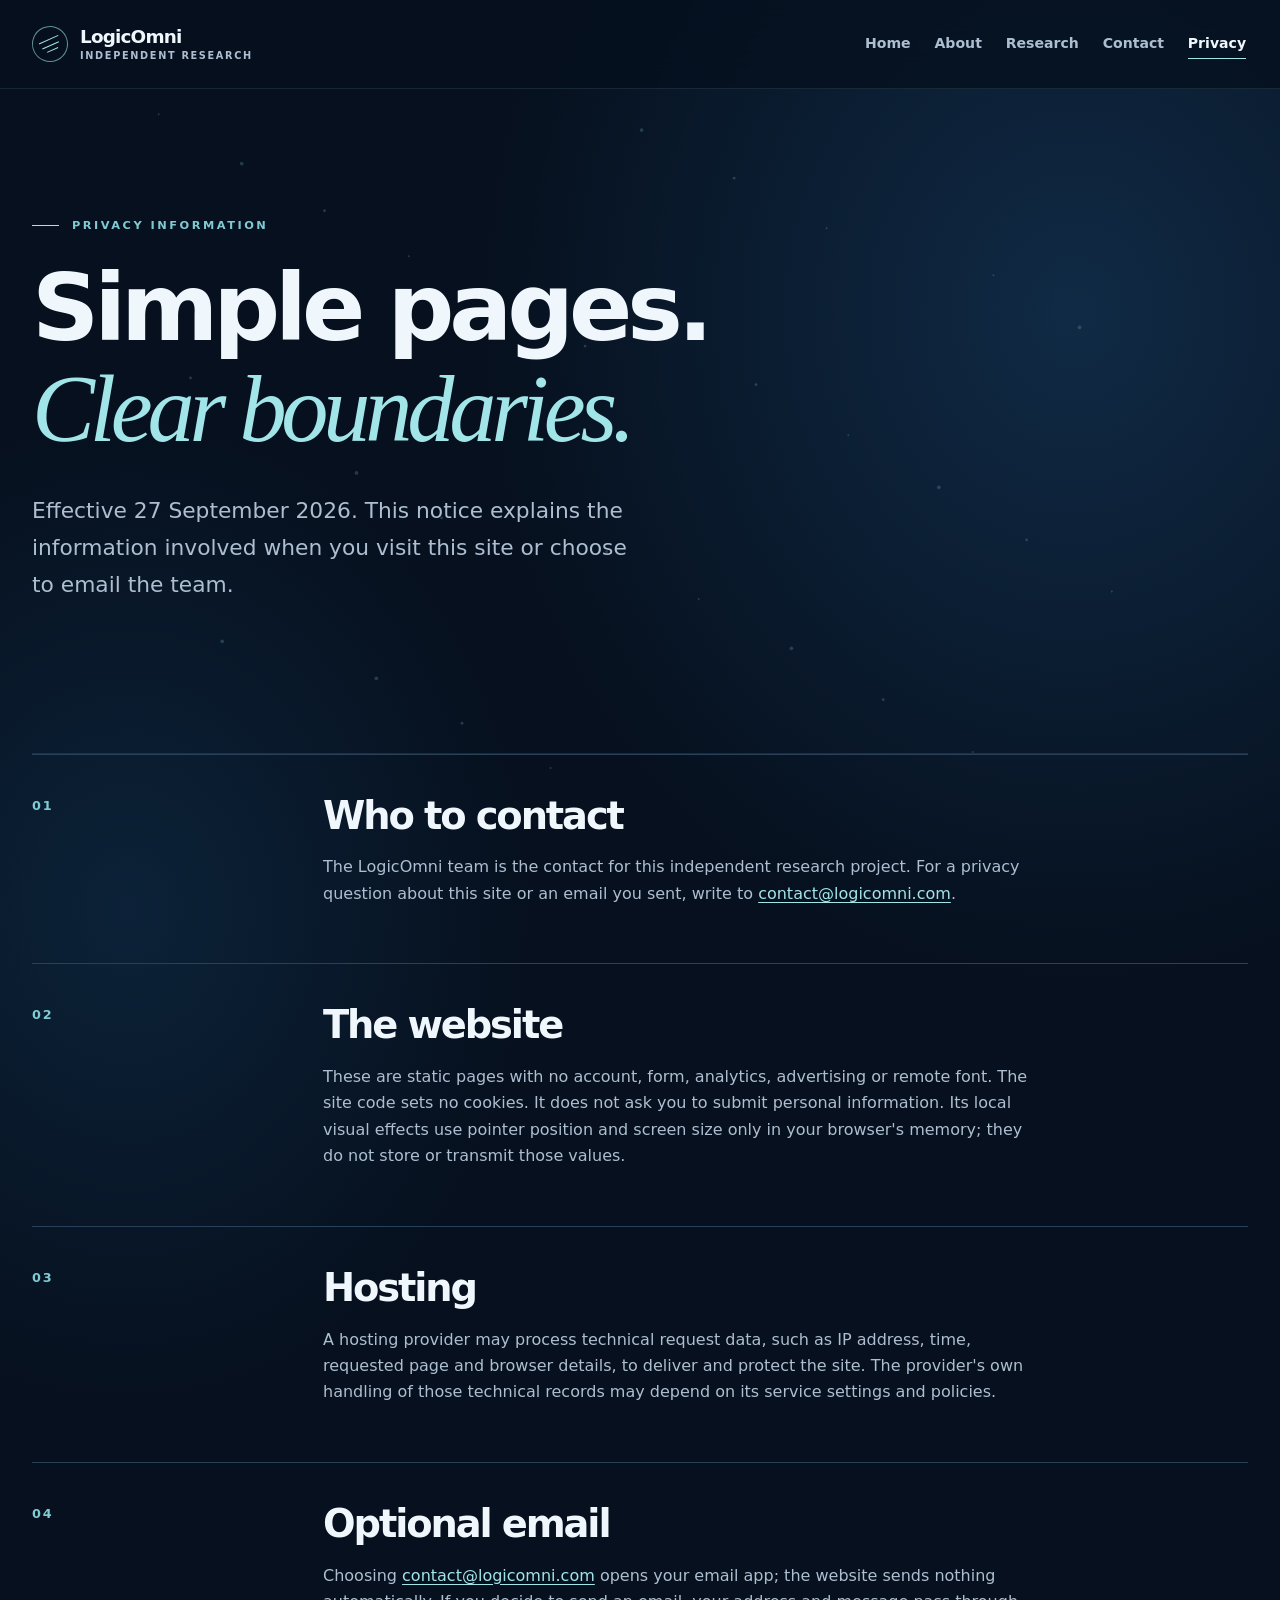
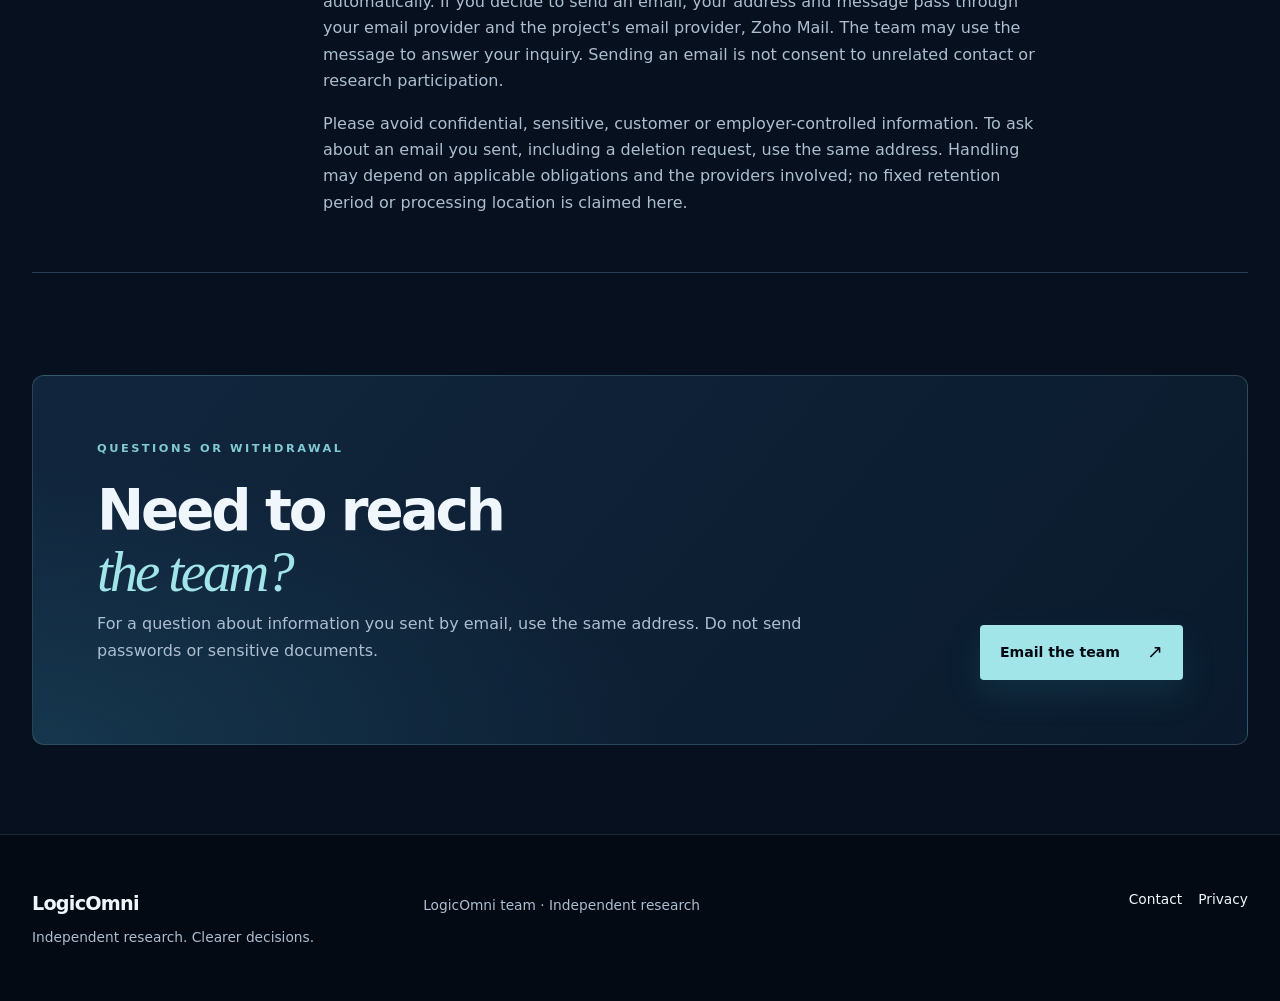
==== public/privacy.html @ 40f3ff96 "Publish isolated LogicOmni public site package" ====
<!doctype html>
<html lang="en">
<head>
  <meta charset="utf-8">
  <meta name="viewport" content="width=device-width, initial-scale=1">
  <meta name="description" content="How LogicOmni's static website and optional email contact handle information, in plain language.">
  <meta name="referrer" content="no-referrer">
  <title>Privacy information — LogicOmni</title>
  <link rel="canonical" href="https://logicomni.com/privacy.html">
  <meta property="og:type" content="website">
  <meta property="og:site_name" content="LogicOmni">
  <meta property="og:title" content="Privacy information — LogicOmni">
  <meta property="og:description" content="How LogicOmni's static website and optional email contact handle information, in plain language.">
  <meta property="og:url" content="https://logicomni.com/privacy.html">
  <meta name="twitter:card" content="summary">
  <meta name="twitter:title" content="Privacy information — LogicOmni">
  <meta name="twitter:description" content="How LogicOmni's static website and optional email contact handle information, in plain language.">
  <link rel="icon" type="image/svg+xml" href="favicon.svg">
  <link rel="stylesheet" href="styles.css">
  <script src="motion.js" defer></script>
</head>
<body>
  <canvas class="ambient-canvas" aria-hidden="true"></canvas>
  <a class="skip-link" href="#main">Skip to content</a>
  <header class="site-header"><div class="shell nav-shell"><a class="brand" href="index.html" aria-label="LogicOmni home"><span class="brand-mark" aria-hidden="true"><i></i><i></i><i></i></span><span class="brand-word">LogicOmni<small>Independent research</small></span></a><nav aria-label="Main navigation"><a href="index.html">Home</a><a href="about.html">About</a><a href="research.html">Research</a><a href="contact.html">Contact</a><a href="privacy.html" aria-current="page">Privacy</a></nav></div></header>
  <main id="main">
    <section class="page-hero shell reveal"><p class="eyebrow"><span class="eyebrow-line" aria-hidden="true"></span> Privacy information</p><h1>Simple pages.<br><em>Clear boundaries.</em></h1><p class="hero-lead">Effective 27 September 2026. This notice explains the information involved when you visit this site or choose to email the team.</p></section>
    <section class="section shell privacy-stack" aria-label="Privacy details"><article class="privacy-row reveal"><span class="privacy-number">01</span><div><h2>Who to contact</h2><p>The LogicOmni team is the contact for this independent research project. For a privacy question about this site or an email you sent, write to <a href="mailto:contact@logicomni.com">contact@logicomni.com</a>.</p></div></article><article class="privacy-row reveal"><span class="privacy-number">02</span><div><h2>The website</h2><p>These are static pages with no account, form, analytics, advertising or remote font. The site code sets no cookies. It does not ask you to submit personal information. Its local visual effects use pointer position and screen size only in your browser's memory; they do not store or transmit those values.</p></div></article><article class="privacy-row reveal"><span class="privacy-number">03</span><div><h2>Hosting</h2><p>A hosting provider may process technical request data, such as IP address, time, requested page and browser details, to deliver and protect the site. The provider's own handling of those technical records may depend on its service settings and policies.</p></div></article><article class="privacy-row reveal"><span class="privacy-number">04</span><div><h2>Optional email</h2><p>Choosing <a href="mailto:contact@logicomni.com">contact@logicomni.com</a> opens your email app; the website sends nothing automatically. If you decide to send an email, your address and message pass through your email provider and the project's email provider, Zoho Mail. The team may use the message to answer your inquiry. Sending an email is not consent to unrelated contact or research participation.</p><p>Please avoid confidential, sensitive, customer or employer-controlled information. To ask about an email you sent, including a deletion request, use the same address. Handling may depend on applicable obligations and the providers involved; no fixed retention period or processing location is claimed here.</p></div></article></section>
    <section class="closing shell reveal" aria-labelledby="privacy-contact-title"><div><p class="eyebrow">Questions or withdrawal</p><h2 id="privacy-contact-title">Need to reach<br><em>the team?</em></h2><p>For a question about information you sent by email, use the same address. Do not send passwords or sensitive documents.</p></div><a class="button button-primary" href="mailto:contact@logicomni.com">Email the team <span aria-hidden="true">↗</span></a></section>
  </main>
  <footer class="site-footer"><div class="shell footer-grid"><div><strong>LogicOmni</strong><p>Independent research. Clearer decisions.</p></div><div><p>LogicOmni team · Independent research</p></div><nav aria-label="Footer navigation"><a href="contact.html">Contact</a><a href="privacy.html">Privacy</a></nav></div></footer>
</body>
</html>
---- public/styles.css ----
:root {
  color-scheme: dark;
  --night: #06101e;
  --night-deep: #040a14;
  --surface: #0d1d31;
  --surface-strong: #12253b;
  --line: #284058;
  --ink: #f0f7fc;
  --muted: #adbed0;
  --cyan: #a1e5e9;
  --cyan-soft: #80cbd3;
  --focus: #d7f7fb;
}

*, *::before, *::after { box-sizing: border-box; }
html { scroll-behavior: smooth; }
body {
  margin: 0;
  min-width: 0;
  background: radial-gradient(ellipse 65% 36% at 84% 12%, #102a45 0%, transparent 72%),
              radial-gradient(ellipse 40% 24% at 10% 35%, #0c2238 0%, transparent 80%),
              var(--night);
  color: var(--ink);
  font: 400 1rem/1.65 system-ui, -apple-system, BlinkMacSystemFont, "Segoe UI", sans-serif;
  -webkit-font-smoothing: antialiased;
}
a { color: inherit; }
a:focus-visible { outline: 2px solid var(--focus); outline-offset: 5px; border-radius: .2rem; }
h1, h2, h3, p { margin-top: 0; }
h1, h2, h3 { letter-spacing: -.055em; line-height: 1.08; overflow-wrap: anywhere; }
h1 { font-size: clamp(3.1rem, 7.3vw, 7.7rem); font-weight: 580; }
h2 { font-size: clamp(2.2rem, 4.4vw, 4.2rem); font-weight: 550; }
h3 { font-size: clamp(1.35rem, 2vw, 1.7rem); font-weight: 590; }
em { color: var(--cyan); font: italic 400 1.01em/1 Georgia, "Times New Roman", serif; letter-spacing: -.055em; }
p { max-width: 70ch; }
.shell { width: min(100% - 3.5rem, 1216px); margin-inline: auto; }
.skip-link { position: fixed; top: -5rem; left: 1rem; z-index: 100; padding: .7rem 1rem; background: var(--cyan); color: var(--night-deep); font-weight: 700; }
.skip-link:focus { top: 1rem; }
.ambient-canvas { position: fixed; z-index: 0; inset: 0; width: 100%; height: 100%; pointer-events: none; opacity: .42; }
.site-header, main, .site-footer { position: relative; z-index: 1; }
.site-header { position: sticky; top: 0; z-index: 30; border-bottom: 1px solid rgba(161, 229, 233, .11); background: rgba(6, 16, 30, .77); -webkit-backdrop-filter: blur(18px); backdrop-filter: blur(18px); }
.nav-shell { min-height: 5.5rem; display: flex; align-items: center; justify-content: space-between; gap: 2rem; }
.brand { display: inline-flex; align-items: center; gap: .75rem; flex-shrink: 0; text-decoration: none; }
.brand-mark { position: relative; display: block; width: 2.25rem; height: 2.25rem; border: 1px solid rgba(161,229,233,.6); border-radius: 50%; transform: rotate(-24deg); }
.brand-mark i { position: absolute; display: block; height: 1px; background: var(--cyan); transform-origin: center; }
.brand-mark i:nth-child(1) { width: 1.35rem; top: .74rem; left: .42rem; }
.brand-mark i:nth-child(2) { width: 1.13rem; top: 1.1rem; left: .5rem; }
.brand-mark i:nth-child(3) { width: .72rem; top: 1.46rem; left: .7rem; }
.brand-word { display: block; font-size: 1.15rem; line-height: 1.06; font-weight: 740; letter-spacing: -.045em; }
.brand-word small { display: block; margin-top: .25rem; color: var(--muted); font-size: .61rem; font-weight: 660; letter-spacing: .17em; text-transform: uppercase; }
.site-header nav { display: flex; flex-wrap: wrap; align-items: center; justify-content: flex-end; gap: .2rem 1.25rem; }
.site-header nav a { position: relative; padding: .5rem .12rem; color: var(--muted); font-size: .88rem; font-weight: 560; text-decoration: none; transition: color .2s ease; }
.site-header nav a::after { content: ""; position: absolute; bottom: .32rem; left: .12rem; width: calc(100% - .24rem); height: 1px; background: var(--cyan); transform: scaleX(0); transform-origin: left; transition: transform .22s ease; }
.site-header nav a:hover, .site-header nav a[aria-current] { color: var(--ink); }
.site-header nav a:hover::after, .site-header nav a[aria-current]::after { transform: scaleX(1); }
.eyebrow { display: flex; align-items: center; gap: .8rem; margin-bottom: 1.5rem; color: var(--cyan-soft); font-size: .71rem; font-weight: 760; letter-spacing: .22em; line-height: 1.5; text-transform: uppercase; }
.eyebrow-line { width: 1.7rem; height: 1px; flex-shrink: 0; background: var(--cyan); }
.hero { min-height: min(840px, calc(100svh - 5.5rem)); display: grid; grid-template-columns: minmax(0, 1.16fr) minmax(0, .84fr); align-items: center; gap: clamp(2rem, 4vw, 5rem); padding-block: clamp(5rem, 9vw, 9rem); }
.hero h1 { margin-bottom: 2rem; max-width: 9ch; }
.hero-lead { max-width: 45ch; color: var(--muted); font-size: clamp(1.14rem, 1.7vw, 1.37rem); line-height: 1.7; }
.hero-actions { display: flex; flex-wrap: wrap; gap: .85rem; margin-top: 2.5rem; }
.button { display: inline-flex; align-items: center; justify-content: space-between; gap: 1.7rem; min-height: 3.25rem; padding: .7rem 1.2rem; border: 1px solid transparent; border-radius: .25rem; font-size: .88rem; font-weight: 710; text-decoration: none; transition: transform .22s ease, background .22s ease, border-color .22s ease, box-shadow .22s ease; }
.button:hover { transform: translateY(-3px); }
.button span { font-size: 1.17rem; font-weight: 500; transition: transform .22s ease; }
.button:hover span { transform: translate(2px, -2px); }
.button-primary { background: var(--cyan); color: var(--night-deep); box-shadow: 0 14px 34px rgba(49, 151, 167, .16); }
.button-primary:hover { background: #c7f4f5; box-shadow: 0 18px 38px rgba(49, 151, 167, .23); }
.button-quiet { border-color: var(--line); color: var(--ink); background: rgba(13,29,49,.4); }
.button-quiet:hover { border-color: var(--cyan-soft); background: rgba(20,49,73,.55); }
.hero-visual { position: relative; width: min(100%, 470px); aspect-ratio: 1; justify-self: center; display: grid; place-items: center; isolation: isolate; }
.hero-visual::before { content: ""; position: absolute; inset: 5%; border-radius: 50%; background: radial-gradient(circle, rgba(98,208,222,.2) 0%, rgba(42,123,169,.09) 38%, transparent 69%); filter: blur(15px); }
.orbit { position: absolute; border: 1px solid rgba(144,217,226,.18); border-radius: 50%; }
.orbit-one { width: 90%; height: 90%; transform: rotateX(68deg) rotate(-18deg); }
.orbit-two { width: 66%; height: 66%; transform: rotateY(55deg) rotate(27deg); border-color: rgba(144,217,226,.27); }
.orbit-three { width: 42%; height: 42%; border-color: rgba(144,217,226,.4); box-shadow: 0 0 45px rgba(81,188,206,.11); }
.orb-core { width: 16%; aspect-ratio: 1; border-radius: 50%; background: radial-gradient(circle at 35% 32%, #d4fbff, #76cbd9 35%, #174969 76%); box-shadow: 0 0 48px rgba(102,208,223,.48), 0 0 120px rgba(68,172,205,.21); }
.visual-caption { position: absolute; bottom: 2%; left: 0; width: 100%; color: var(--muted); font-size: .72rem; font-weight: 620; letter-spacing: .19em; text-align: center; text-transform: uppercase; }
.section { padding-block: clamp(5rem, 8vw, 9rem); border-top: 1px solid rgba(161,229,233,.12); }
.section-heading { margin-bottom: 3rem; }
.section-heading h2 { max-width: 16ch; margin-bottom: 1.2rem; }
.section-heading > p:last-child { color: var(--muted); font-size: 1.07rem; }
.card-grid { display: grid; grid-template-columns: repeat(3, minmax(0, 1fr)); gap: 1rem; }
.glass-card { position: relative; min-width: 0; min-height: 19rem; padding: clamp(1.5rem, 2.6vw, 2.2rem); overflow: hidden; border: 1px solid var(--line); border-radius: .55rem; background: linear-gradient(145deg, rgba(25,50,77,.54), rgba(11,27,45,.8)); box-shadow: 0 16px 55px rgba(0,0,0,.12); transition: transform .25s ease, border-color .25s ease, box-shadow .25s ease; }
.glass-card:hover { transform: translateY(-6px); border-color: rgba(161,229,233,.49); box-shadow: 0 28px 70px rgba(0,0,0,.25); }
.card-index { display: block; margin-bottom: 4rem; color: var(--cyan-soft); font-size: .69rem; font-weight: 760; letter-spacing: .19em; }
.glass-card h3 { max-width: 15ch; margin-bottom: .9rem; }
.glass-card p { color: var(--muted); margin-bottom: 1.2rem; }
.card-line { position: absolute; right: 2rem; bottom: 1.5rem; left: 2rem; height: 1px; background: linear-gradient(90deg, var(--cyan-soft), transparent); opacity: .5; }
.statement { padding-block: clamp(6rem, 10vw, 11rem); border-top: 1px solid rgba(161,229,233,.12); }
.statement h2 { max-width: 19ch; margin-bottom: 2rem; }
.statement > p:not(.eyebrow) { max-width: 58ch; color: var(--muted); font-size: 1.08rem; }
.inline-arrow { display: inline-flex; gap: .8rem; align-items: center; margin-top: .5rem; padding-bottom: .32rem; border-bottom: 1px solid var(--cyan-soft); color: var(--cyan); font-size: .9rem; font-weight: 660; text-decoration: none; transition: gap .2s ease, color .2s ease; }
.inline-arrow:hover { gap: 1.2rem; color: var(--ink); }
.closing { display: flex; align-items: end; justify-content: space-between; gap: 2rem; margin-bottom: clamp(4rem, 7vw, 7rem); padding: clamp(2rem, 5vw, 5rem); border: 1px solid rgba(161,229,233,.2); border-radius: .75rem; background: radial-gradient(ellipse 65% 95% at 0% 100%, rgba(42,122,147,.22), transparent 80%), linear-gradient(130deg, #11263d, #0a1a2c); }
.closing h2 { margin-bottom: .5rem; }
.closing p:not(.eyebrow) { color: var(--muted); }
.closing .button { flex-shrink: 0; }
.page-hero { padding-block: clamp(6rem, 10vw, 10rem); }
.page-hero h1 { max-width: 14ch; margin-bottom: 2rem; }
.two-column { display: grid; grid-template-columns: minmax(0,.85fr) minmax(0,1.15fr); gap: clamp(2rem, 7vw, 8rem); }
.two-column h2 { margin-bottom: .7rem; }
.section-intro { color: var(--cyan-soft); font-weight: 650; }
.prose p { color: var(--muted); font-size: 1.08rem; }
.prose p + p { margin-top: 1.7rem; }
.contact-layout { display: grid; grid-template-columns: minmax(0,1.15fr) minmax(0,.85fr); gap: clamp(2rem, 5vw, 5rem); align-items: start; }
.contact-panel { min-width: 0; padding: clamp(1.7rem, 4vw, 3.2rem); border: 1px solid rgba(161,229,233,.25); border-radius: .7rem; background: radial-gradient(ellipse 80% 90% at 0% 100%, rgba(54,154,181,.23), transparent), var(--surface); }
.contact-panel h2 { margin: 3rem 0 1.5rem; font-size: clamp(1.5rem, 3.4vw, 3.2rem); overflow-wrap: anywhere; }
.contact-panel h2 a { color: var(--cyan); text-decoration: none; border-bottom: 1px solid var(--cyan-soft); }
.contact-panel h2 a span { white-space: nowrap; }
.contact-panel > p:not(.eyebrow) { color: var(--muted); }
.contact-domain { display: block; padding-top: 2rem; color: var(--cyan-soft); font-size: .75rem; font-weight: 680; letter-spacing: .09em; text-transform: uppercase; }
.contact-guidance { padding-top: .5rem; }
.contact-guidance h2 { font-size: clamp(1.8rem, 3vw, 2.5rem); }
.privacy-stack { padding-top: 0; }
.privacy-row { display: grid; grid-template-columns: minmax(0, .28fr) minmax(0, 1fr); gap: 2rem; padding: 2.5rem 0; border-bottom: 1px solid var(--line); }
.privacy-row:first-child { border-top: 1px solid var(--line); }
.privacy-number { color: var(--cyan-soft); font-size: .8rem; font-weight: 750; letter-spacing: .15em; }
.privacy-row h2 { margin-bottom: 1.15rem; font-size: clamp(1.8rem, 3vw, 2.7rem); }
.privacy-row p { color: var(--muted); }
.privacy-row a { color: var(--cyan); text-underline-offset: .2em; overflow-wrap: anywhere; }
.site-footer { padding-block: 3.3rem; border-top: 1px solid rgba(161,229,233,.14); background: var(--night-deep); }
.footer-grid { display: grid; grid-template-columns: minmax(0,.8fr) minmax(0,1.5fr) auto; gap: 2rem; }
.site-footer strong { font-size: 1.2rem; letter-spacing: -.04em; }
.site-footer p { margin: .35rem 0 0; color: var(--muted); font-size: .86rem; }
.site-footer nav { display: flex; align-items: start; gap: 1rem; }
.site-footer a { color: var(--ink); font-size: .86rem; text-decoration: none; }
.site-footer a:hover { color: var(--cyan); }
.motion-ready .reveal { opacity: 0; transform: translateY(24px); transition: opacity .75s ease, transform .75s cubic-bezier(.2,.7,.2,1); }
.motion-ready .reveal.is-visible { opacity: 1; transform: translateY(0); }
.motion-ready .delay-1 { transition-delay: .08s; }
.motion-ready .delay-2 { transition-delay: .16s; }
.motion-ready .delay-3 { transition-delay: .24s; }
.page-exit main { opacity: 0; transform: translateY(8px); transition: opacity .18s ease, transform .18s ease; }

@media (max-width: 1000px) {
  .hero { grid-template-columns: minmax(0,1.2fr) minmax(0,.8fr); }
  .hero-visual { width: min(100%, 360px); }
  .footer-grid { grid-template-columns: 1fr 1fr; }
  .footer-grid nav { grid-column: 1 / -1; }
}
@media (max-width: 760px) {
  .shell { width: min(100% - 2.25rem, 1216px); }
  .nav-shell { padding-block: 1rem; align-items: flex-start; flex-direction: column; gap: .85rem; }
  .site-header nav { justify-content: flex-start; gap: .15rem .95rem; }
  .hero { grid-template-columns: 1fr; min-height: 0; padding-block: 5.5rem 4rem; }
  .hero-visual, .ambient-canvas { display: none; }
  .card-grid, .two-column, .contact-layout { grid-template-columns: 1fr; }
  .glass-card { min-height: 0; }
  .card-index { margin-bottom: 2.5rem; }
  .closing { flex-direction: column; align-items: flex-start; }
  .page-hero { padding-block: 5rem; }
}
@media (max-width: 480px) {
  .shell { width: min(100% - 1.5rem, 1216px); }
  .site-header nav { gap: .05rem .7rem; }
  .site-header nav a { font-size: .8rem; }
  .hero h1, .page-hero h1 { font-size: clamp(2.8rem, 15vw, 4.1rem); }
  .hero-actions { flex-direction: column; align-items: stretch; }
  .button { width: 100%; }
  .privacy-row { grid-template-columns: 1fr; gap: .5rem; }
  .closing, .contact-panel { padding: 1.5rem; }
  .footer-grid { grid-template-columns: 1fr; }
  .footer-grid nav { grid-column: auto; }
}
@media (prefers-reduced-motion: reduce) {
  html { scroll-behavior: auto; }
  *, *::before, *::after { animation: none !important; transition: none !important; }
  .ambient-canvas { display: none; }
  .motion-ready .reveal { opacity: 1; transform: none; }
  .page-exit main { opacity: 1; transform: none; }
}
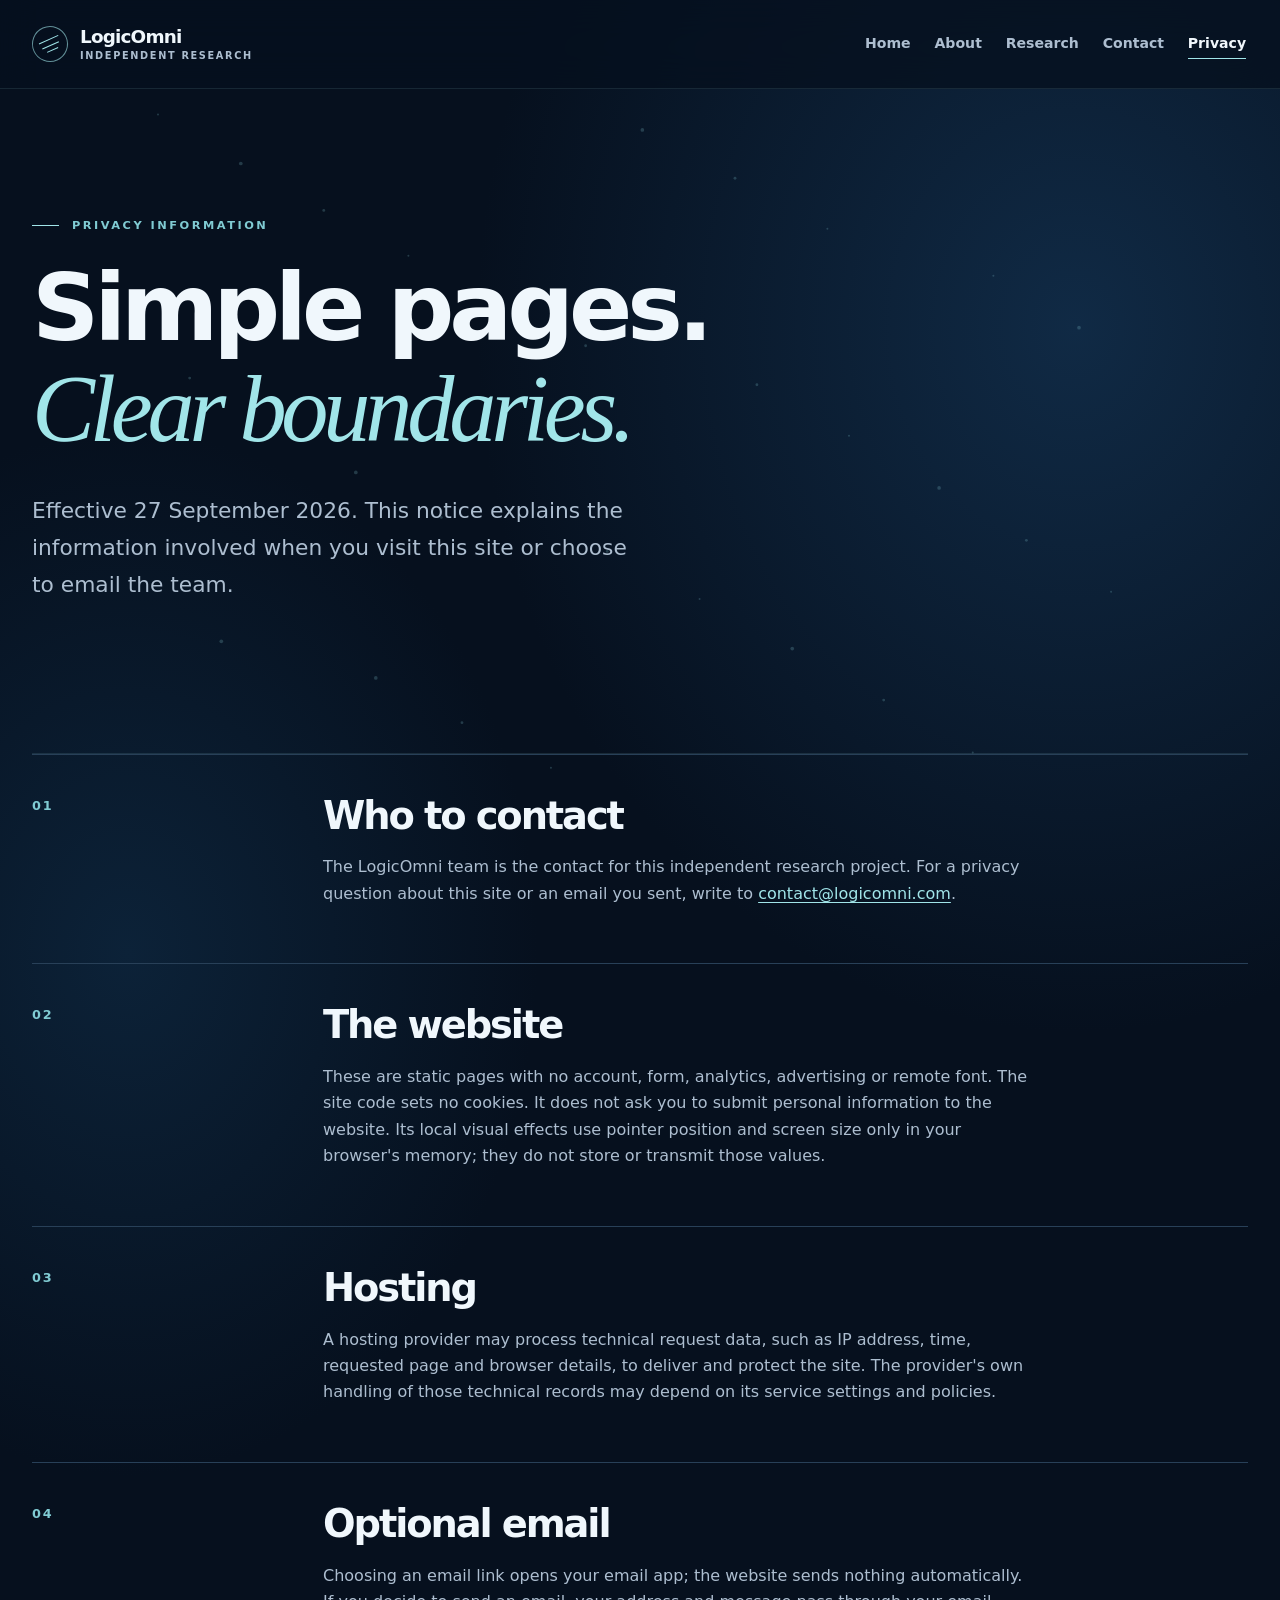
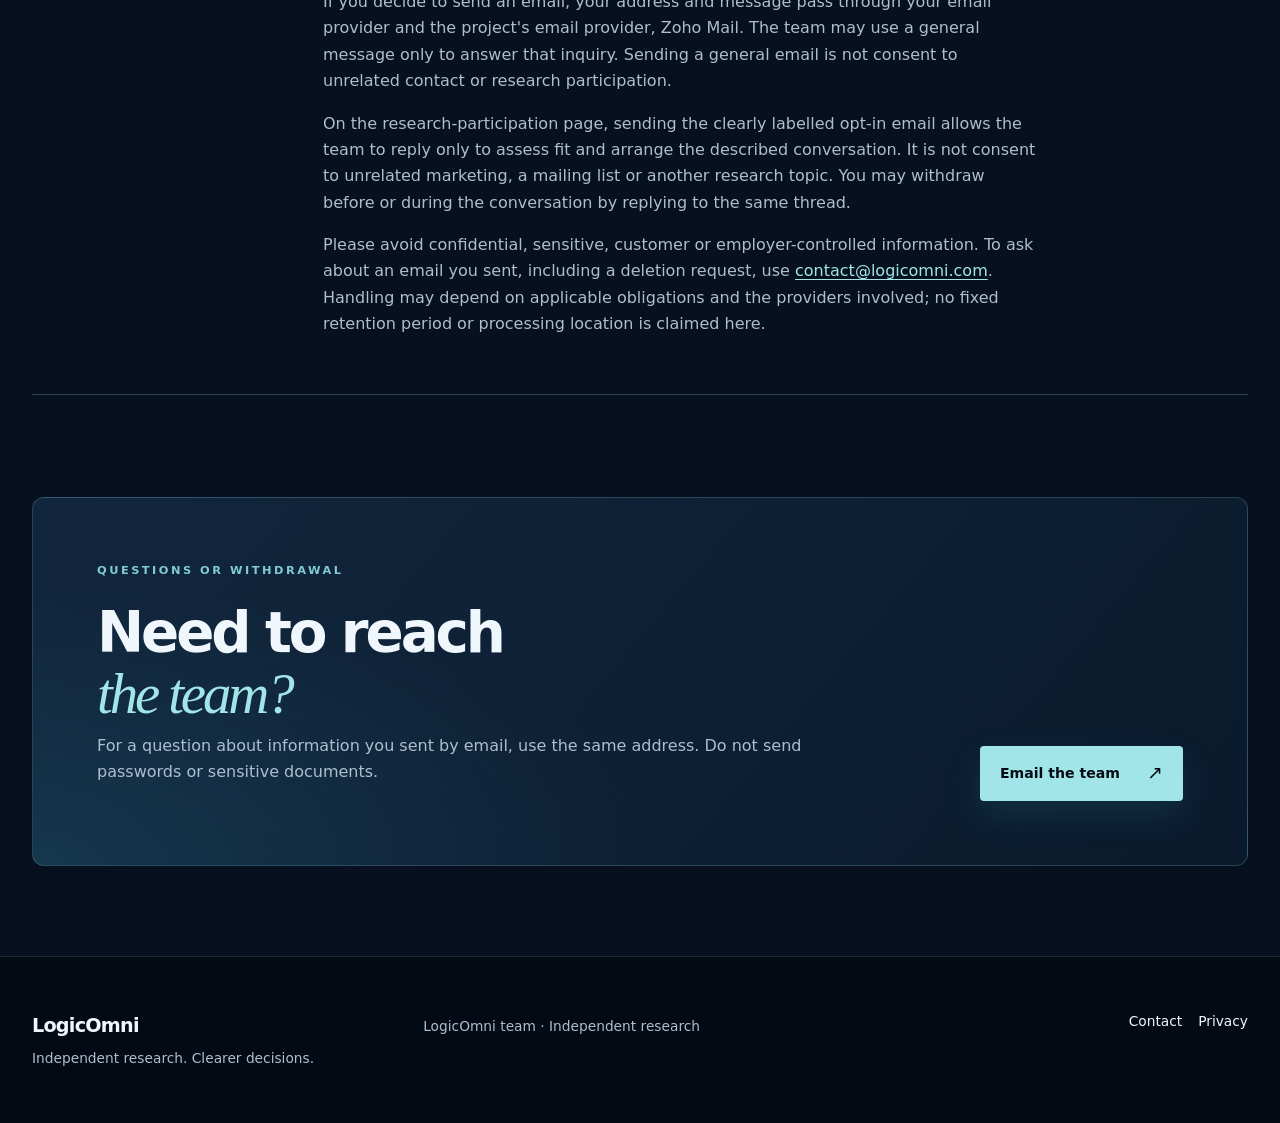
==== commit 2f046839: "Clarify research consent privacy terms" ====
--- a/public/privacy.html
+++ b/public/privacy.html
@@ -25,7 +25,7 @@
   <header class="site-header"><div class="shell nav-shell"><a class="brand" href="index.html" aria-label="LogicOmni home"><span class="brand-mark" aria-hidden="true"><i></i><i></i><i></i></span><span class="brand-word">LogicOmni<small>Independent research</small></span></a><nav aria-label="Main navigation"><a href="index.html">Home</a><a href="about.html">About</a><a href="research.html">Research</a><a href="contact.html">Contact</a><a href="privacy.html" aria-current="page">Privacy</a></nav></div></header>
   <main id="main">
     <section class="page-hero shell reveal"><p class="eyebrow"><span class="eyebrow-line" aria-hidden="true"></span> Privacy information</p><h1>Simple pages.<br><em>Clear boundaries.</em></h1><p class="hero-lead">Effective 27 September 2026. This notice explains the information involved when you visit this site or choose to email the team.</p></section>
-    <section class="section shell privacy-stack" aria-label="Privacy details"><article class="privacy-row reveal"><span class="privacy-number">01</span><div><h2>Who to contact</h2><p>The LogicOmni team is the contact for this independent research project. For a privacy question about this site or an email you sent, write to <a href="mailto:contact@logicomni.com">contact@logicomni.com</a>.</p></div></article><article class="privacy-row reveal"><span class="privacy-number">02</span><div><h2>The website</h2><p>These are static pages with no account, form, analytics, advertising or remote font. The site code sets no cookies. It does not ask you to submit personal information. Its local visual effects use pointer position and screen size only in your browser's memory; they do not store or transmit those values.</p></div></article><article class="privacy-row reveal"><span class="privacy-number">03</span><div><h2>Hosting</h2><p>A hosting provider may process technical request data, such as IP address, time, requested page and browser details, to deliver and protect the site. The provider's own handling of those technical records may depend on its service settings and policies.</p></div></article><article class="privacy-row reveal"><span class="privacy-number">04</span><div><h2>Optional email</h2><p>Choosing <a href="mailto:contact@logicomni.com">contact@logicomni.com</a> opens your email app; the website sends nothing automatically. If you decide to send an email, your address and message pass through your email provider and the project's email provider, Zoho Mail. The team may use the message to answer your inquiry. Sending an email is not consent to unrelated contact or research participation.</p><p>Please avoid confidential, sensitive, customer or employer-controlled information. To ask about an email you sent, including a deletion request, use the same address. Handling may depend on applicable obligations and the providers involved; no fixed retention period or processing location is claimed here.</p></div></article></section>
+    <section class="section shell privacy-stack" aria-label="Privacy details"><article class="privacy-row reveal"><span class="privacy-number">01</span><div><h2>Who to contact</h2><p>The LogicOmni team is the contact for this independent research project. For a privacy question about this site or an email you sent, write to <a href="mailto:contact@logicomni.com">contact@logicomni.com</a>.</p></div></article><article class="privacy-row reveal"><span class="privacy-number">02</span><div><h2>The website</h2><p>These are static pages with no account, form, analytics, advertising or remote font. The site code sets no cookies. It does not ask you to submit personal information to the website. Its local visual effects use pointer position and screen size only in your browser's memory; they do not store or transmit those values.</p></div></article><article class="privacy-row reveal"><span class="privacy-number">03</span><div><h2>Hosting</h2><p>A hosting provider may process technical request data, such as IP address, time, requested page and browser details, to deliver and protect the site. The provider's own handling of those technical records may depend on its service settings and policies.</p></div></article><article class="privacy-row reveal"><span class="privacy-number">04</span><div><h2>Optional email</h2><p>Choosing an email link opens your email app; the website sends nothing automatically. If you decide to send an email, your address and message pass through your email provider and the project's email provider, Zoho Mail. The team may use a general message only to answer that inquiry. Sending a general email is not consent to unrelated contact or research participation.</p><p>On the research-participation page, sending the clearly labelled opt-in email allows the team to reply only to assess fit and arrange the described conversation. It is not consent to unrelated marketing, a mailing list or another research topic. You may withdraw before or during the conversation by replying to the same thread.</p><p>Please avoid confidential, sensitive, customer or employer-controlled information. To ask about an email you sent, including a deletion request, use <a href="mailto:contact@logicomni.com">contact@logicomni.com</a>. Handling may depend on applicable obligations and the providers involved; no fixed retention period or processing location is claimed here.</p></div></article></section>
     <section class="closing shell reveal" aria-labelledby="privacy-contact-title"><div><p class="eyebrow">Questions or withdrawal</p><h2 id="privacy-contact-title">Need to reach<br><em>the team?</em></h2><p>For a question about information you sent by email, use the same address. Do not send passwords or sensitive documents.</p></div><a class="button button-primary" href="mailto:contact@logicomni.com">Email the team <span aria-hidden="true">↗</span></a></section>
   </main>
   <footer class="site-footer"><div class="shell footer-grid"><div><strong>LogicOmni</strong><p>Independent research. Clearer decisions.</p></div><div><p>LogicOmni team · Independent research</p></div><nav aria-label="Footer navigation"><a href="contact.html">Contact</a><a href="privacy.html">Privacy</a></nav></div></footer>
